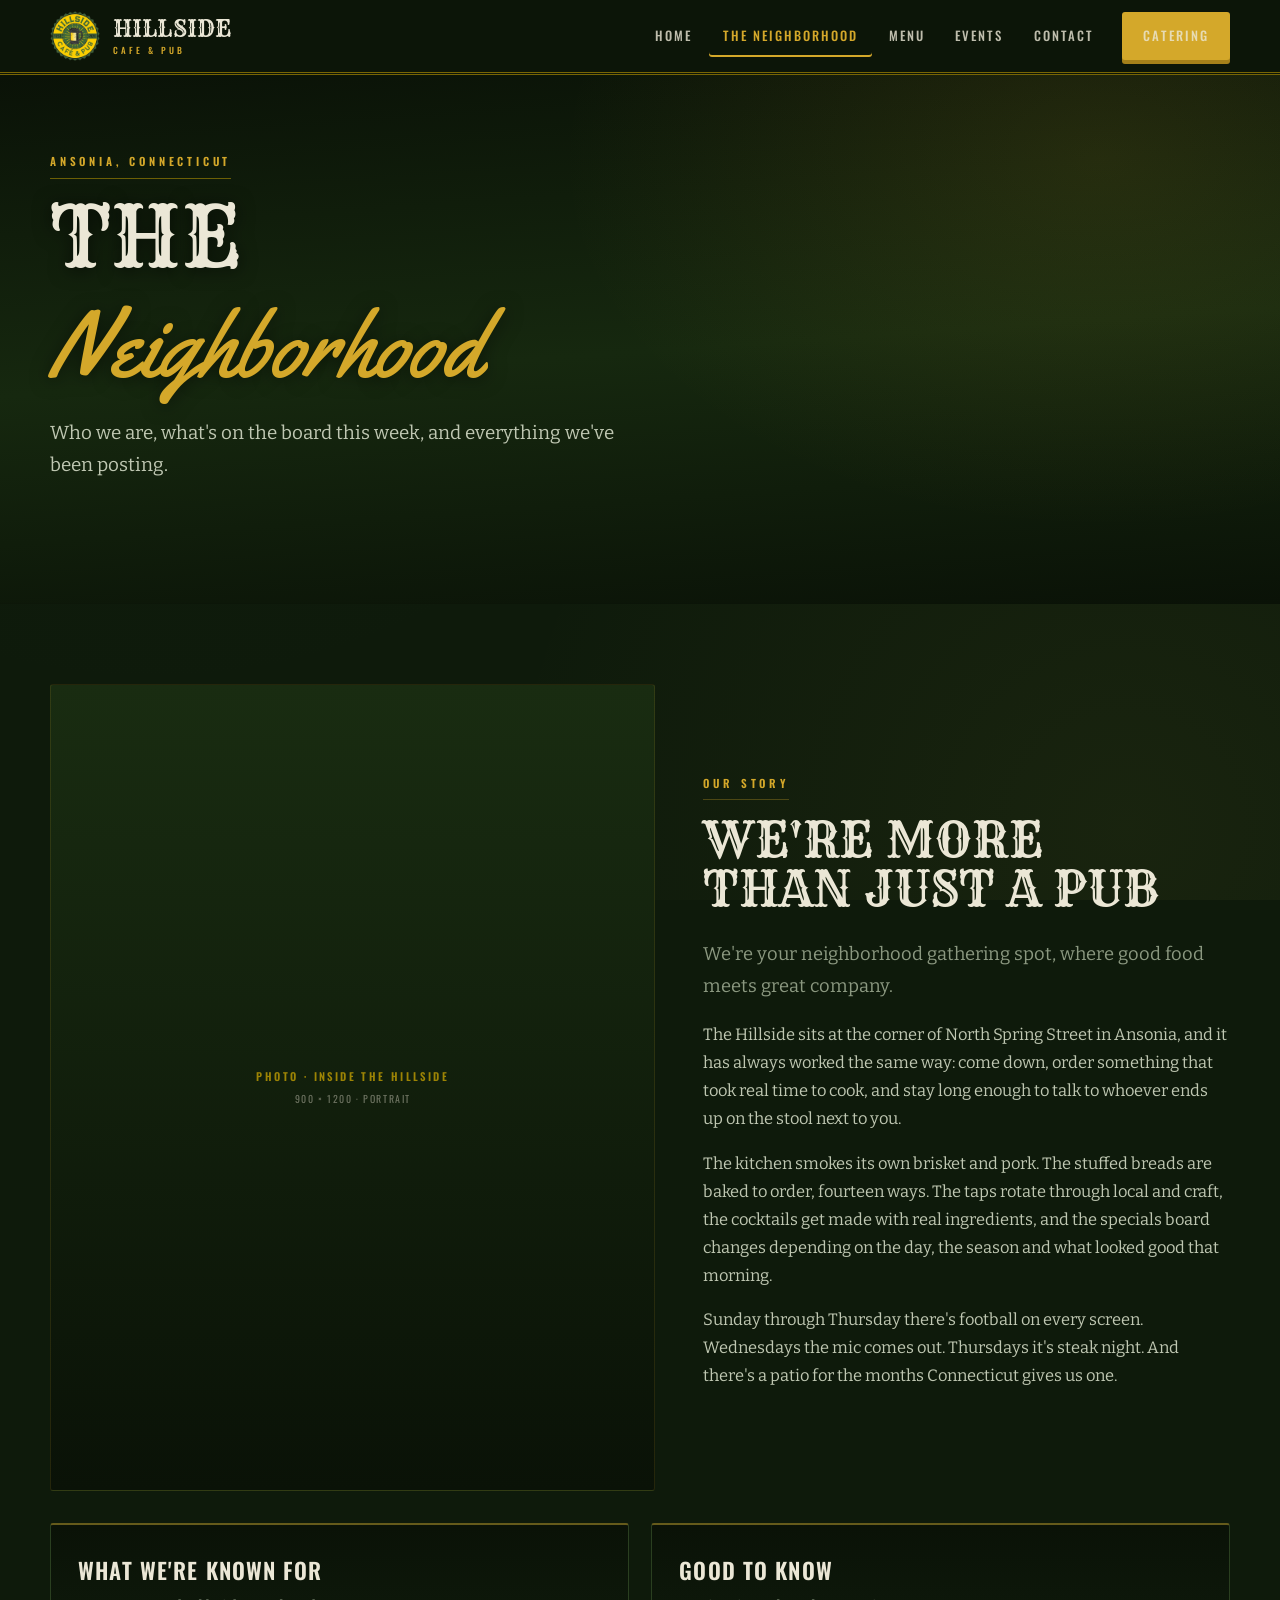
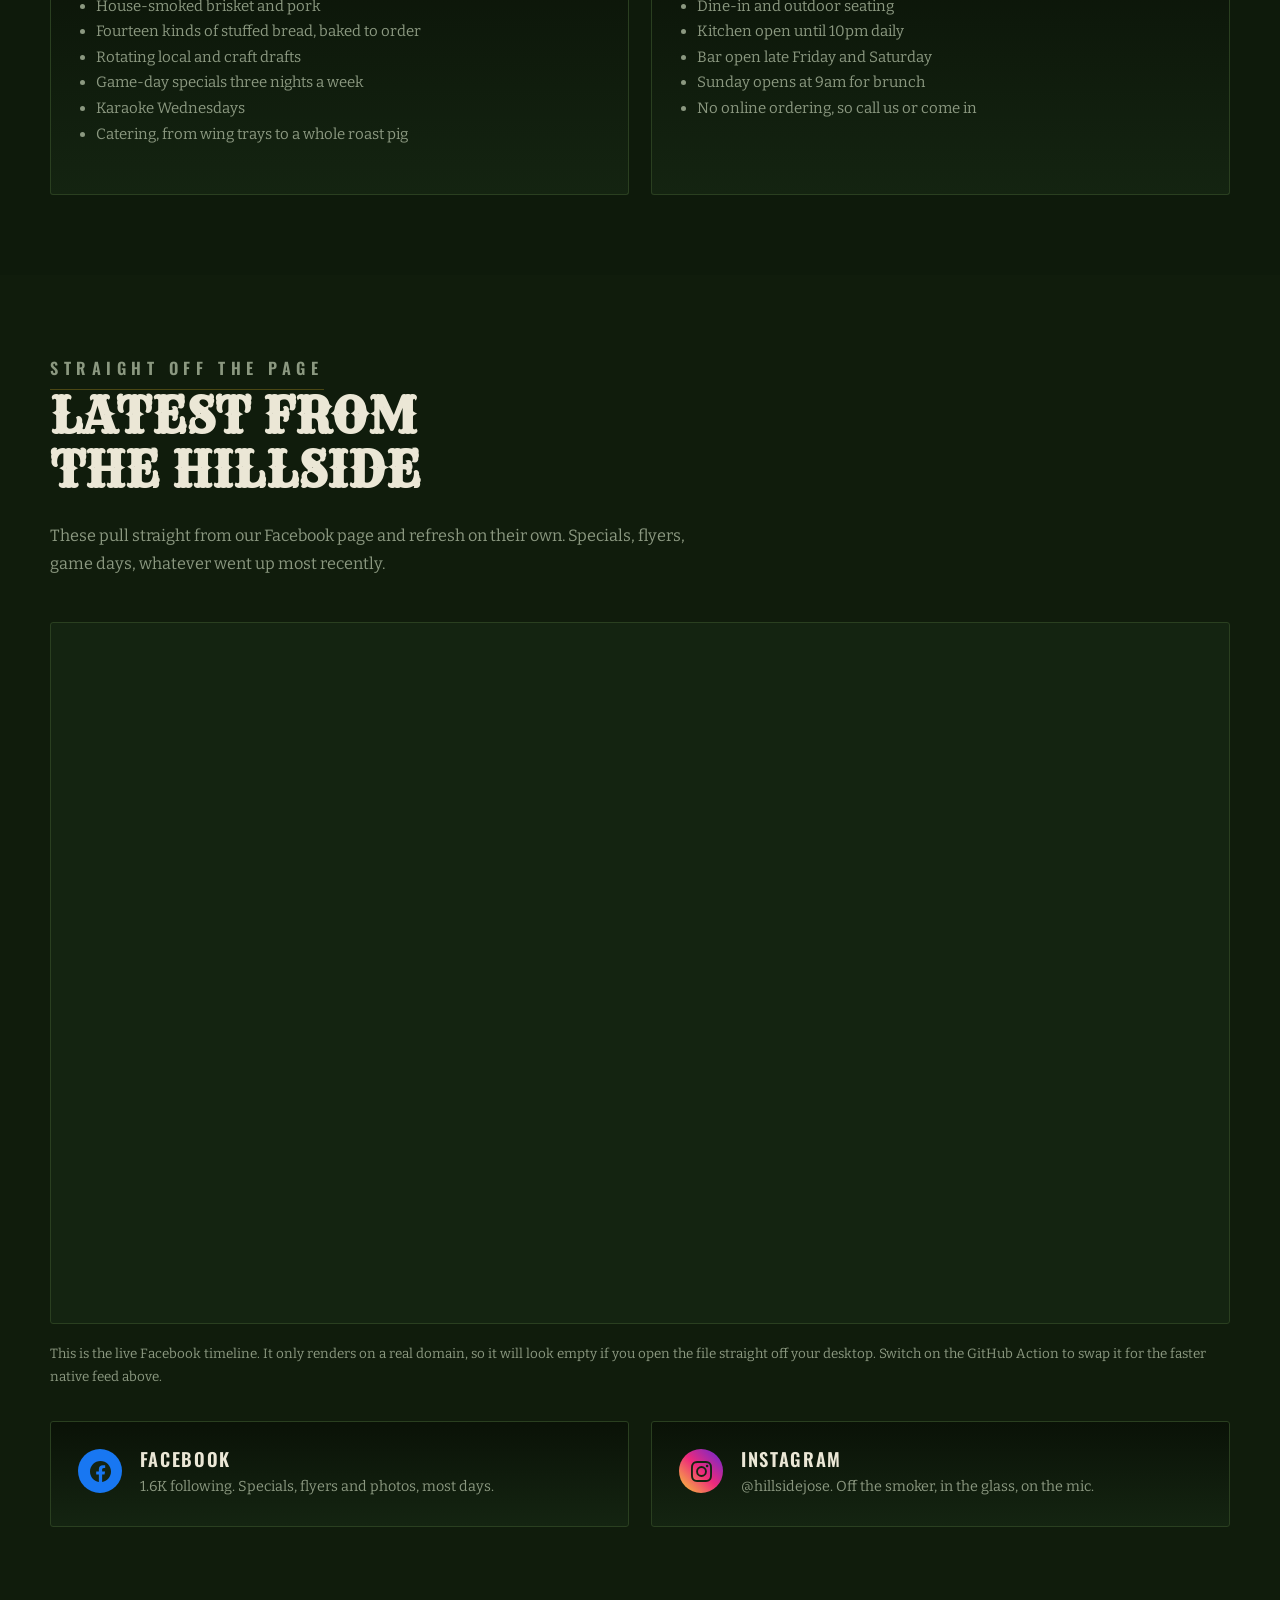
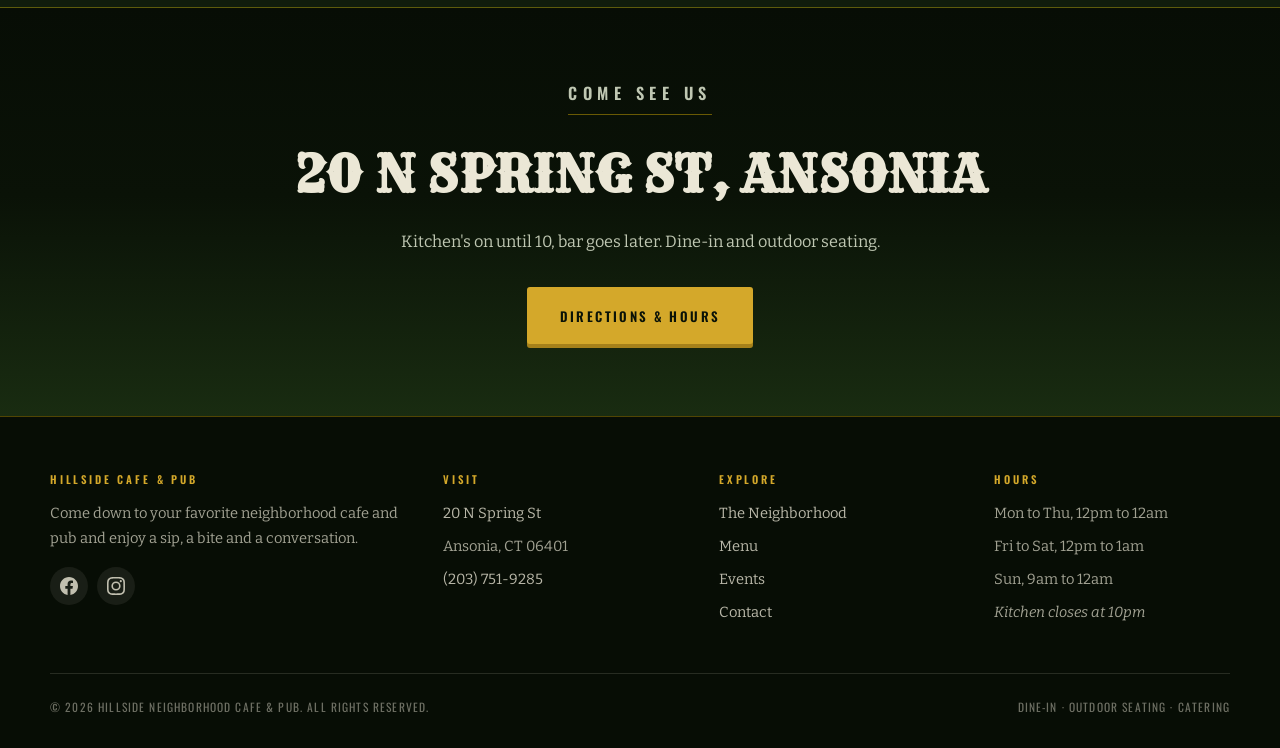
==== neighborhood.html @ 645b381e "Hillside Neighborhood Cafe & Pub website Static site, no build step. Home, The Neighborhood, Menu, E" ====
<!DOCTYPE html>
<html lang="en">
<head>
<meta charset="utf-8">
<meta name="viewport" content="width=device-width, initial-scale=1">
<title>The Neighborhood | Hillside Neighborhood Cafe &amp; Pub</title>
<meta name="description" content="More than just a pub - your neighborhood gathering spot in Ansonia, CT. House-smoked meats, rotating taps and a room full of regulars.">
<meta property="og:title" content="The Neighborhood | Hillside Neighborhood Cafe &amp; Pub">
<meta property="og:description" content="More than just a pub - your neighborhood gathering spot in Ansonia, CT. House-smoked meats, rotating taps and a room full of regulars.">
<meta property="og:image" content="assets/img/og-image.jpg">
<link rel="icon" href="assets/img/favicon.png">
<link rel="apple-touch-icon" href="assets/img/apple-touch-icon.png">
<link rel="preconnect" href="https://fonts.googleapis.com">
<link rel="preconnect" href="https://fonts.gstatic.com" crossorigin>
<link href="https://fonts.googleapis.com/css2?family=Bitter:ital,wght@0,400;0,600;0,700;1,400&family=Oswald:wght@400;500;600&family=Rye&family=Yellowtail&display=swap" rel="stylesheet">
<link rel="stylesheet" href="assets/css/style.css">
</head>
<body>
<a class="skip-link" href="#main">Skip to content</a>

<!-- ====================== HEADER ====================== -->
<header class="site-header">
  <div class="wrap">
    <nav class="nav" aria-label="Main">
      <a class="brand" href="index.html">
        <img class="brand__crest" src="assets/img/logo.png" alt="Hillside Neighborhood Cafe and Pub" width="50" height="50">
        <span class="brand__text">
          <span class="brand__name">Hillside</span>
          <span class="brand__sub">Cafe &amp; Pub</span>
        </span>
      </a>
      <button class="nav__toggle" type="button" aria-expanded="false" aria-label="Toggle menu">
        <span></span><span></span><span></span>
      </button>
      <ul class="nav__links">
        <li><a href="index.html">Home</a></li>
        <li><a href="neighborhood.html" aria-current="page">The Neighborhood</a></li>
        <li><a href="menu.html">Menu</a></li>
        <li><a href="events.html">Events</a></li>
        <li><a href="contact.html">Contact</a></li>
        <li><a class="btn btn--sun nav__cta" href="contact.html#catering">Catering</a></li>
      </ul>
    </nav>
  </div>
</header>

<main id="main">
<section class="hero hero--page">
  <div class="hero__inner">
    <div class="wrap">
      <p class="eyebrow">Ansonia, Connecticut</p>
      <h1 class="display">The<em>Neighborhood</em></h1>
      <p class="hero__tagline">Who we are, what's on the board this week, and everything we've been posting.</p>
      
    </div>
  </div>
</section>

<section class="section">
  <div class="wrap">
    <div class="split split--wide-left">
      <figure class="ph ph--3x4">
        <!-- Replace with: <img src="assets/img/room-tall.jpg" alt="Inside the Hillside"> -->
        <span>Photo &middot; Inside the Hillside<small>900 &times; 1200 &middot; portrait</small></span>
      </figure>
      <div>
        <p class="eyebrow eyebrow--dark">Our story</p>
        <h2 class="display" style="font-size:clamp(2rem,4.5vw,3rem)">We're more than just a pub</h2>
        <p class="lead">We're your neighborhood gathering spot, where good food meets great company.</p>
        <p>The Hillside sits at the corner of North Spring Street in Ansonia, and it has always worked the same way: come down, order something that took real time to cook, and stay long enough to talk to whoever ends up on the stool next to you.</p>
        <p>The kitchen smokes its own brisket and pork. The stuffed breads are baked to order, fourteen ways. The taps rotate through local and craft, the cocktails get made with real ingredients, and the specials board changes depending on the day, the season and what looked good that morning.</p>
        <p>Sunday through Thursday there's football on every screen. Wednesdays the mic comes out. Thursdays it's steak night. And there's a patio for the months Connecticut gives us one.</p>
      </div>
    </div>

    <div class="cards cards--2 mt-2">
        <div class="card">
          <h3>What we're known for</h3>
          <ul>
            <li>House-smoked brisket and pork</li>
            <li>Fourteen kinds of stuffed bread, baked to order</li>
            <li>Rotating local and craft drafts</li>
            <li>Game-day specials three nights a week</li>
            <li>Karaoke Wednesdays</li>
            <li>Catering, from wing trays to a whole roast pig</li>
          </ul>
        </div>
        <div class="card">
          <h3>Good to know</h3>
          <ul>
            <li>Dine-in and outdoor seating</li>
            <li>Kitchen open until 10pm daily</li>
            <li>Bar open late Friday and Saturday</li>
            <li>Sunday opens at 9am for brunch</li>
            <li>No online ordering, so call us or come in</li>
          </ul>
        </div>
      </div>
    </div>
  </div>
</section>

<section class="section section--cream">
  <div class="wrap">
    <div class="section__head">
      <p class="eyebrow eyebrow--dark">Straight off the page</p>
      <h2>Latest from the Hillside</h2>
      <p>These pull straight from our Facebook page and refresh on their own. Specials, flyers, game days, whatever went up most recently.</p>
    </div>

    <!-- Auto-populated from assets/data/facebook-posts.json.
         The GitHub Action in .github/workflows/facebook-feed.yml refreshes it
         every 6 hours. Until that's switched on, the embedded timeline below
         shows instead. -->
    <div class="fbfeed" data-fb-feed hidden></div>

    <div data-fb-fallback>
      <div class="fb-embed">
        <iframe
          title="Hillside Neighborhood Cafe and Pub on Facebook"
          src="https://www.facebook.com/plugins/page.php?href=https%3A%2F%2Fwww.facebook.com%2Fprofile.php%3Fid%3D100072511775450&tabs=timeline&width=1100&height=700&small_header=false&adapt_container_width=true&hide_cover=false&show_facepile=true"
          height="700" style="border:none;overflow:hidden" scrolling="no" frameborder="0"
          allowfullscreen="true" loading="lazy"
          allow="autoplay; clipboard-write; encrypted-media; picture-in-picture; web-share"></iframe>
      </div>
      <p class="feed-note">This is the live Facebook timeline. It only renders on a real domain, so it will look empty if you open the file straight off your desktop. Switch on the GitHub Action to swap it for the faster native feed above.</p>
    </div>

    <div class="social-grid mt-2">
      <a class="social-card" href="https://www.facebook.com/profile.php?id=100072511775450" target="_blank" rel="noopener">
        <span class="social-card__icon icon-fb"><svg viewBox="0 0 24 24" aria-hidden="true"><path d="M24 12.07C24 5.4 18.63 0 12 0S0 5.4 0 12.07C0 18.1 4.39 23.1 10.13 24v-8.44H7.08v-3.49h3.05V9.41c0-3.02 1.79-4.69 4.53-4.69 1.31 0 2.68.24 2.68.24v2.97h-1.51c-1.49 0-1.96.93-1.96 1.89v2.25h3.33l-.53 3.49h-2.8V24C19.61 23.1 24 18.1 24 12.07z"/></svg></span>
        <span><h3>Facebook</h3><p>1.6K following. Specials, flyers and photos, most days.</p></span>
      </a>
      <a class="social-card" href="https://www.instagram.com/hillsidejose/" target="_blank" rel="noopener">
        <span class="social-card__icon icon-ig"><svg viewBox="0 0 24 24" aria-hidden="true"><path d="M12 2.16c3.2 0 3.58.01 4.85.07 1.17.05 1.8.25 2.23.41.56.22.96.48 1.38.9.42.42.68.82.9 1.38.16.42.36 1.06.41 2.23.06 1.27.07 1.65.07 4.85s-.01 3.58-.07 4.85c-.05 1.17-.25 1.8-.41 2.23-.22.56-.48.96-.9 1.38-.42.42-.82.68-1.38.9-.42.16-1.06.36-2.23.41-1.27.06-1.65.07-4.85.07s-3.58-.01-4.85-.07c-1.17-.05-1.8-.25-2.23-.41-.56-.22-.96-.48-1.38-.9-.42-.42-.68-.82-.9-1.38-.16-.42-.36-1.06-.41-2.23C2.17 15.58 2.16 15.2 2.16 12s.01-3.58.07-4.85c.05-1.17.25-1.8.41-2.23.22-.56.48-.96.9-1.38.42-.42.82-.68 1.38-.9.42-.16 1.06-.36 2.23-.41C8.42 2.17 8.8 2.16 12 2.16zM12 0C8.74 0 8.33.01 7.05.07 5.78.13 4.9.33 4.14.63c-.79.3-1.46.71-2.13 1.38C1.34 2.68.93 3.35.63 4.14.33 4.9.13 5.78.07 7.05.01 8.33 0 8.74 0 12s.01 3.67.07 4.95c.06 1.27.26 2.15.56 2.91.3.79.71 1.46 1.38 2.13.67.67 1.34 1.08 2.13 1.38.76.3 1.64.5 2.91.56C8.33 23.99 8.74 24 12 24s3.67-.01 4.95-.07c1.27-.06 2.15-.26 2.91-.56.79-.3 1.46-.71 2.13-1.38.67-.67 1.08-1.34 1.38-2.13.3-.76.5-1.64.56-2.91.06-1.28.07-1.69.07-4.95s-.01-3.67-.07-4.95c-.06-1.27-.26-2.15-.56-2.91-.3-.79-.71-1.46-1.38-2.13C21.32 1.34 20.65.93 19.86.63c-.76-.3-1.64-.5-2.91-.56C15.67.01 15.26 0 12 0zm0 5.84a6.16 6.16 0 100 12.32A6.16 6.16 0 0012 5.84zm0 10.16a4 4 0 110-8 4 4 0 010 8zm7.85-10.4a1.44 1.44 0 11-2.88 0 1.44 1.44 0 012.88 0z"/></svg></span>
        <span><h3>Instagram</h3><p>@hillsidejose. Off the smoker, in the glass, on the mic.</p></span>
      </a>
    </div>
  </div>
</section>

<section class="cta-band">
  <div class="wrap">
    <p class="eyebrow">Come see us</p>
    <h2>20 N Spring St, Ansonia</h2>
    <p>Kitchen's on until 10, bar goes later. Dine-in and outdoor seating.</p>
    <a class="btn btn--sun" href="contact.html">Directions &amp; hours</a>
  </div>
</section>

</main>

<!-- ====================== FOOTER ====================== -->
<footer class="site-footer">
  <div class="wrap">
    <div class="footer__grid">
      <div>
        <h4>Hillside Cafe &amp; Pub</h4>
        <p>Come down to your favorite neighborhood cafe and pub and enjoy a sip, a bite and a conversation.</p>
        <div class="footer__social">
          <a href="https://www.facebook.com/profile.php?id=100072511775450" target="_blank" rel="noopener" aria-label="Facebook"><svg viewBox="0 0 24 24" aria-hidden="true"><path d="M24 12.07C24 5.4 18.63 0 12 0S0 5.4 0 12.07C0 18.1 4.39 23.1 10.13 24v-8.44H7.08v-3.49h3.05V9.41c0-3.02 1.79-4.69 4.53-4.69 1.31 0 2.68.24 2.68.24v2.97h-1.51c-1.49 0-1.96.93-1.96 1.89v2.25h3.33l-.53 3.49h-2.8V24C19.61 23.1 24 18.1 24 12.07z"/></svg></a>
          <a href="https://www.instagram.com/hillsidejose/" target="_blank" rel="noopener" aria-label="Instagram"><svg viewBox="0 0 24 24" aria-hidden="true"><path d="M12 2.16c3.2 0 3.58.01 4.85.07 1.17.05 1.8.25 2.23.41.56.22.96.48 1.38.9.42.42.68.82.9 1.38.16.42.36 1.06.41 2.23.06 1.27.07 1.65.07 4.85s-.01 3.58-.07 4.85c-.05 1.17-.25 1.8-.41 2.23-.22.56-.48.96-.9 1.38-.42.42-.82.68-1.38.9-.42.16-1.06.36-2.23.41-1.27.06-1.65.07-4.85.07s-3.58-.01-4.85-.07c-1.17-.05-1.8-.25-2.23-.41-.56-.22-.96-.48-1.38-.9-.42-.42-.68-.82-.9-1.38-.16-.42-.36-1.06-.41-2.23C2.17 15.58 2.16 15.2 2.16 12s.01-3.58.07-4.85c.05-1.17.25-1.8.41-2.23.22-.56.48-.96.9-1.38.42-.42.82-.68 1.38-.9.42-.16 1.06-.36 2.23-.41C8.42 2.17 8.8 2.16 12 2.16zM12 0C8.74 0 8.33.01 7.05.07 5.78.13 4.9.33 4.14.63c-.79.3-1.46.71-2.13 1.38C1.34 2.68.93 3.35.63 4.14.33 4.9.13 5.78.07 7.05.01 8.33 0 8.74 0 12s.01 3.67.07 4.95c.06 1.27.26 2.15.56 2.91.3.79.71 1.46 1.38 2.13.67.67 1.34 1.08 2.13 1.38.76.3 1.64.5 2.91.56C8.33 23.99 8.74 24 12 24s3.67-.01 4.95-.07c1.27-.06 2.15-.26 2.91-.56.79-.3 1.46-.71 2.13-1.38.67-.67 1.08-1.34 1.38-2.13.3-.76.5-1.64.56-2.91.06-1.28.07-1.69.07-4.95s-.01-3.67-.07-4.95c-.06-1.27-.26-2.15-.56-2.91-.3-.79-.71-1.46-1.38-2.13C21.32 1.34 20.65.93 19.86.63c-.76-.3-1.64-.5-2.91-.56C15.67.01 15.26 0 12 0zm0 5.84a6.16 6.16 0 100 12.32A6.16 6.16 0 0012 5.84zm0 10.16a4 4 0 110-8 4 4 0 010 8zm7.85-10.4a1.44 1.44 0 11-2.88 0 1.44 1.44 0 012.88 0z"/></svg></a>
        </div>
      </div>
      <div>
        <h4>Visit</h4>
        <ul>
          <li><a href="https://maps.google.com/?q=20+N+Spring+St,+Ansonia,+CT+06401" target="_blank" rel="noopener">20 N Spring St</a></li>
          <li>Ansonia, CT 06401</li>
          <li><a href="tel:+12037519285">(203) 751-9285</a></li>
        </ul>
      </div>
      <div>
        <h4>Explore</h4>
        <ul>
          <li><a href="neighborhood.html">The Neighborhood</a></li>
          <li><a href="menu.html">Menu</a></li>
          <li><a href="events.html">Events</a></li>
          <li><a href="contact.html">Contact</a></li>
        </ul>
      </div>
      <div>
        <h4>Hours</h4>
        <ul>
          <li>Mon to Thu, 12pm to 12am</li>
          <li>Fri to Sat, 12pm to 1am</li>
          <li>Sun, 9am to 12am</li>
          <li><em>Kitchen closes at 10pm</em></li>
        </ul>
      </div>
    </div>
    <div class="footer__bottom">
      <span>&copy; <span data-year>2026</span> Hillside Neighborhood Cafe &amp; Pub. All rights reserved.</span>
      <span>Dine-in &middot; Outdoor seating &middot; Catering</span>
    </div>
  </div>
</footer>

<script src="assets/js/main.js"></script>
</body>
</html>
---- assets/css/style.css ----
/* ==========================================================================
   Hillside Neighborhood Cafe & Pub
   Design system drawn from their badge logo: western wood type, letterpress
   caps, brush script, green hills and a rising sun.
   Edit the tokens in :root to restyle the whole site.
   ========================================================================== */

:root {
  /* Brand — sampled from the logo badge */
  --brand-green:  #3C6432;   /* THE logo green, sampled from the badge */
  --forest:       #142411;   /* raised surface */
  --forest-deep:  #0A1207;   /* deepest ground */
  --forest-mid:   #192C11;   /* the lightest green on the site, still dark */
  --hill:         #6E9558;   /* lifted green for links on dark ground */
  --hill-light:   #8CAF76;
  --sun:          #D4A82A;   /* antique gold — thin accents only, never a field */
  --sun-deep:     #A5801A;
  --rust:         #C4703F;   /* warm accent for prices, lifted for dark ground */

  /* Neutrals — warmed toward the greens, not straight grey */
  --ink:          #EBE7D6;   /* headings */
  --ink-soft:     #BFC7B2;   /* body copy */
  --slate:        #8B9880;   /* muted / secondary */
  --line:         #2A3F20;   /* hairline */
  --line-soft:    #1F3018;
  --cream:        #0E1A0B;   /* page ground */
  --cream-deep:   #101C0C;   /* alternate band */
  --white:        #142411;   /* raised surface (cards, forms) */

  /* Dark surfaces */
  --night:        #070D05;   /* darkest band */
  --night-2:      #121E0D;

  /* Type */
  --wood:   "Rye", "Bitter", Georgia, serif;                 /* western display — big sizes only */
  --caps:   "Oswald", "Arial Narrow", Impact, sans-serif;    /* letterpress caps, subheads, UI */
  --script: "Yellowtail", "Brush Script MT", cursive;        /* brush script accent */
  --body:   "Bitter", Georgia, "Times New Roman", serif;     /* slab-serif body */

  /* Layout */
  --wrap: 1180px;
  --radius: 3px;
  --shadow: 0 2px 6px rgba(0,0,0,.4), 0 18px 46px rgba(0,0,0,.5);
}

/* ---------- Reset ---------- */
*, *::before, *::after { box-sizing: border-box; }
html { scroll-behavior: smooth; -webkit-text-size-adjust: 100%; }
body {
  margin: 0;
  font-family: var(--body);
  font-size: 16.5px;
  font-weight: 400;
  line-height: 1.7;
  color: var(--ink-soft);
  background-color: var(--cream);
  /* Faint tint so the cream isn't a flat digital fill. */
  background-image:
    radial-gradient(circle at 12% 8%, rgba(60,100,50,.05), transparent 45%),
    radial-gradient(circle at 88% 92%, rgba(201,190,71,.06), transparent 45%);
  background-attachment: fixed;
  -webkit-font-smoothing: antialiased;
}
img { max-width: 100%; display: block; }
a { color: var(--hill-light); }
h1, h2, h3, h4 { color: var(--ink); margin: 0 0 .5em; line-height: 1.12; text-wrap: balance; }
p { margin: 0 0 1em; }
ul { margin: 0 0 1em; padding-left: 1.2em; }
:focus-visible { outline: 3px solid var(--sun-deep); outline-offset: 2px; }

.wrap { width: min(100% - 2.5rem, var(--wrap)); margin-inline: auto; }
.wrap-narrow { width: min(100% - 2.5rem, 800px); margin-inline: auto; }

/* ---------- Type roles ---------- */
.display {
  font-family: var(--wood);
  font-weight: 400;
  letter-spacing: .005em;
  text-transform: uppercase;
  line-height: 1.02;
}
.script { font-family: var(--script); font-weight: 400; text-transform: none; letter-spacing: 0; }

/* Letterpress eyebrow — the "NEIGHBORHOOD / RE-ESTABLISHED 2020" bars on the badge. */
.eyebrow {
  display: inline-block;
  font-family: var(--caps);
  font-size: .7rem;
  font-weight: 600;
  letter-spacing: .34em;
  text-transform: uppercase;
  color: var(--sun);
  margin: 0 0 1rem;
  padding-bottom: .4rem;
  border-bottom: 1px solid rgba(250,200,0,.4);
}
.eyebrow--dark { color: var(--sun); border-bottom-color: rgba(212,168,42,.3); }
.lead { font-size: 1.15rem; line-height: 1.75; color: var(--slate); }

/* ---------- Buttons ---------- */
.btn {
  display: inline-block;
  font-family: var(--caps);
  font-size: .82rem;
  font-weight: 600;
  letter-spacing: .18em;
  text-transform: uppercase;
  padding: .95rem 1.9rem;
  border: 2px solid transparent;
  border-radius: var(--radius);
  text-decoration: none;
  cursor: pointer;
  transition: transform .15s ease, background .2s ease, color .2s ease, border-color .2s ease, box-shadow .2s ease;
}
.btn:hover { transform: translateY(-2px); }
.btn--sun    { background: var(--sun); color: var(--forest-deep); border-color: var(--sun); box-shadow: 0 4px 0 var(--sun-deep); }
.btn--sun:hover { background: #FFD633; box-shadow: 0 6px 0 var(--sun-deep); }
.btn--forest { background: var(--forest-mid); color: var(--ink); border-color: rgba(212,168,42,.45); box-shadow: none; }
.btn--forest:hover { background: var(--sun); color: var(--forest-deep); border-color: var(--sun); }
.btn--ghost  { background: transparent; color: var(--ink); border-color: rgba(235,231,214,.5); }
.btn--ghost:hover { border-color: var(--sun); color: var(--sun); }
.btn--ghost-dark { background: transparent; color: var(--sun); border-color: rgba(212,168,42,.55); }
.btn--ghost-dark:hover { background: var(--sun); color: var(--forest-deep); border-color: var(--sun); }

/* ---------- Header / Nav ---------- */
.site-header {
  position: sticky; top: 0; z-index: 60;
  background: rgba(13,21,9,.96);
  backdrop-filter: saturate(150%) blur(10px);
  border-bottom: 3px double rgba(250,200,0,.45);
}
.nav { display: flex; align-items: center; justify-content: space-between; gap: 1.5rem; padding: .7rem 0; }

.brand { display: flex; align-items: center; gap: .8rem; text-decoration: none; }
/* Placeholder badge. Swap for the real logo file — see assets/img/README.txt. */
.brand__crest { width: 50px; height: 50px; flex: 0 0 50px; display: block; }
.brand__text { display: flex; flex-direction: column; line-height: 1; }
.brand__name {
  font-family: var(--wood); font-size: 1.45rem; color: var(--ink);
  letter-spacing: .01em; text-transform: uppercase;
}
.brand__sub {
  font-family: var(--caps); font-size: .55rem; font-weight: 500;
  letter-spacing: .34em; text-transform: uppercase;
  color: var(--sun); margin-top: .45rem;
}

.nav__links { display: flex; align-items: center; gap: .2rem; list-style: none; margin: 0; padding: 0; }
.nav__links a {
  display: block; padding: .6rem .85rem;
  font-family: var(--caps); font-size: .8rem; font-weight: 500;
  letter-spacing: .16em; text-transform: uppercase;
  color: rgba(235,231,214,.8); text-decoration: none; border-radius: var(--radius);
  transition: color .2s ease;
}
.nav__links a:hover { color: var(--sun); }
.nav__links a[aria-current="page"] { color: var(--sun); box-shadow: inset 0 -2px 0 var(--sun); }
.nav__cta { margin-left: .7rem; padding: .7rem 1.2rem !important; }
.nav__cta[aria-current="page"] { box-shadow: 0 4px 0 var(--sun-deep) !important; color: var(--forest-deep); }

.nav__toggle { display: none; background: none; border: 0; cursor: pointer; padding: .5rem; color: var(--ink); }
.nav__toggle span { display: block; width: 24px; height: 2px; background: currentColor; margin: 5px 0; transition: transform .25s ease, opacity .2s ease; }
.nav.is-open .nav__toggle span:nth-child(1) { transform: translateY(7px) rotate(45deg); }
.nav.is-open .nav__toggle span:nth-child(2) { opacity: 0; }
.nav.is-open .nav__toggle span:nth-child(3) { transform: translateY(-7px) rotate(-45deg); }

@media (max-width: 960px) {
  .nav { flex-wrap: wrap; }
  .nav__toggle { display: block; }
  .nav__links {
    display: none; flex-direction: column; align-items: stretch;
    width: 100%; gap: 0; padding: .5rem 0 1rem;
    border-top: 1px solid rgba(235,231,214,.14); margin-top: .7rem;
  }
  .nav.is-open .nav__links { display: flex; }
  .nav__links a { padding: .85rem .25rem; font-size: .9rem; }
  .nav__cta { margin: .8rem 0 0 !important; text-align: center; }
}

/* ---------- Hero (dark, with the badge's sunburst) ---------- */
.hero { position: relative; background: var(--night); color: var(--ink); overflow: hidden; }
.hero::before {
  content: ""; position: absolute; inset: 0;
  /* For a real photo: background-image: url('../img/hero.jpg'); background-size: cover; */
  background-image:
    radial-gradient(820px 560px at 86% 16%, rgba(212,168,42,.11), transparent 66%),
    linear-gradient(176deg, #0A1207 0%, #16280F 52%, #0A1207 100%);
  background-size: cover; background-position: center;
}
.hero__inner { position: relative; z-index: 2; padding: 6.5rem 0 6.5rem; }
.hero--tall .hero__inner { padding: 8rem 0 8.5rem; }
.hero--page .hero__inner { padding: 4.5rem 0 5.5rem; }

.hero h1 {
  font-family: var(--wood);
  font-size: clamp(2.2rem, 7vw, 5.2rem);
  color: var(--ink);
  letter-spacing: .005em;
  text-transform: uppercase;
  overflow-wrap: break-word;
  margin: 0 0 1rem;
  max-width: 17ch;
  text-shadow: 0 2px 18px rgba(0,0,0,.6);
}
/* The brush-script line, like "Café & Pub" on the badge. */
.hero h1 em {
  font-family: var(--script); font-style: normal; text-transform: none;
  color: var(--sun); display: block;
  font-size: 1.12em; letter-spacing: 0; line-height: 1.2;
  margin-top: .1em; text-shadow: 0 2px 18px rgba(0,0,0,.5);
}
.hero__tagline {
  font-size: clamp(1rem, 2vw, 1.18rem);
  color: var(--ink-soft);
  max-width: 50ch; margin: 0 0 2.2rem;
}
.hero__actions { display: flex; flex-wrap: wrap; gap: .85rem; }
.hero__badge {
  display: inline-flex; align-items: center; gap: .55rem;
  font-family: var(--caps); font-size: .72rem; font-weight: 500;
  letter-spacing: .22em; text-transform: uppercase;
  color: var(--sun); border: 1px solid rgba(250,200,0,.4);
  padding: .45rem 1rem; border-radius: 100px; margin-bottom: 1.5rem;
}
.hero__badge .dot { width: 7px; height: 7px; border-radius: 50%; background: #7ED957; box-shadow: 0 0 0 3px rgba(126,217,87,.22); }


/* ---------- Info strip ---------- */
.infostrip { background: var(--forest); color: var(--ink); border-bottom: 1px solid rgba(250,200,0,.35); }
.infostrip__grid { display: grid; grid-template-columns: repeat(3, 1fr); gap: 1px; background: rgba(212,168,42,.2); }
.infostrip__cell { background: linear-gradient(180deg, var(--forest-mid) 0%, var(--forest-deep) 100%); padding: 2rem 1.75rem; }
.infostrip__cell h3 {
  font-family: var(--caps); font-size: .68rem; font-weight: 600;
  letter-spacing: .28em; text-transform: uppercase; color: var(--sun);
  margin: 0 0 .7rem;
}
.infostrip__cell p { margin: 0; color: var(--ink-soft); font-size: .95rem; line-height: 1.65; }
.infostrip__cell a { color: var(--ink); text-decoration: none; border-bottom: 1px solid rgba(212,168,42,.5); }
.infostrip__cell a:hover { color: var(--sun); }
@media (max-width: 800px) { .infostrip__grid { grid-template-columns: 1fr; } }

/* ---------- Sections ---------- */
.section { padding: 5rem 0; position: relative; }
.section--tight { padding: 3.5rem 0; }
.section--cream { background: var(--cream-deep); }
.section--white { background: linear-gradient(180deg, var(--forest-deep), var(--cream)); }
.section--dark { background: var(--night); color: var(--ink-soft); }
.section--dark h2, .section--dark h3 { color: var(--ink); }

.section__head { max-width: 660px; margin-bottom: 2.8rem; }
.section__head--center { margin-inline: auto; text-align: center; }
.section__head h2 {
  font-family: var(--wood);
  font-size: clamp(1.8rem, 4.2vw, 3rem);
  text-transform: uppercase; letter-spacing: .005em;
}
.section__head p { margin: 0; color: var(--slate); font-size: 1.02rem; }
.section--dark .section__head p { color: var(--slate); }


/* ---------- Cards ---------- */
.cards { display: grid; gap: 1.4rem; }
.cards--3 { grid-template-columns: repeat(3, 1fr); }
.cards--2 { grid-template-columns: repeat(2, 1fr); }
.cards--4 { grid-template-columns: repeat(4, 1fr); }
@media (max-width: 980px) { .cards--3, .cards--4 { grid-template-columns: repeat(2, 1fr); } }
@media (max-width: 640px) { .cards--2, .cards--3, .cards--4 { grid-template-columns: 1fr; } }

/* Double-rule frame, echoing the badge's inner border. */
.card {
  background: linear-gradient(180deg, var(--forest-deep) 0%, var(--forest) 100%);
  border: 1px solid var(--line);
  border-top: 2px solid rgba(212,168,42,.42);
  border-radius: var(--radius);
  padding: 2rem 1.7rem;
  transition: transform .2s ease, box-shadow .2s ease;
}
.card:hover { transform: translateY(-3px); border-top-color: var(--sun); box-shadow: var(--shadow); }
.card__day {
  font-family: var(--caps); font-size: .68rem; font-weight: 600;
  letter-spacing: .26em; color: var(--rust); text-transform: uppercase;
  margin-bottom: .7rem;
}
.card h3 { font-family: var(--caps); font-weight: 600; font-size: 1.4rem; letter-spacing: .05em; text-transform: uppercase; }
.card p { font-size: .94rem; color: var(--slate); margin-bottom: 0; }
.card ul { font-size: .94rem; color: var(--slate); }
.card__price {
  display: inline-block; margin-top: 1.1rem;
  font-family: var(--caps); font-weight: 600; font-size: 1.25rem; letter-spacing: .06em; color: var(--sun);
  border-top: 2px solid var(--sun-deep); padding-top: .5rem; line-height: 1.3;
}
.card--dark { background: var(--night-2); border-color: rgba(250,200,0,.3); box-shadow: inset 0 0 0 4px var(--night-2), inset 0 0 0 5px rgba(250,200,0,.22); }
.card--dark h3 { color: var(--ink); }
.card--dark p, .card--dark ul { color: var(--slate); }
.card--dark .card__price { color: var(--sun); }

/* ---------- Menu page ---------- */
.menu-filters {
  position: sticky; top: 64px; z-index: 40;
  background: rgba(14,26,11,.96);
  backdrop-filter: blur(8px);
  border-bottom: 2px solid var(--line);
  padding: .85rem 0;
}
.menu-filters__inner { display: flex; gap: .45rem; overflow-x: auto; scrollbar-width: none; -webkit-overflow-scrolling: touch; }
.menu-filters__inner::-webkit-scrollbar { display: none; }
.chip {
  flex: 0 0 auto;
  font-family: var(--caps); font-size: .72rem; font-weight: 500;
  letter-spacing: .16em; text-transform: uppercase;
  padding: .6rem 1.05rem; border: 1px solid var(--line); background: var(--forest);
  border-radius: 100px; cursor: pointer; color: var(--slate);
  transition: all .18s ease;
}
.chip:hover { border-color: var(--hill); color: var(--forest); }
.chip.is-active { background: var(--sun); border-color: var(--sun); color: var(--forest-deep); }

.menu-group { margin-bottom: 3.2rem; scroll-margin-top: 150px; }
.menu-group__head {
  border-bottom: 1px solid var(--line);
  box-shadow: 0 3px 0 -1px var(--sun-deep);
  padding-bottom: .5rem; margin-bottom: .6rem;
}
.menu-group__head h2 {
  font-family: var(--wood); font-size: clamp(1.45rem, 3.4vw, 2.2rem);
  text-transform: uppercase; letter-spacing: .005em; margin: 0;
}
.menu-group__note {
  font-family: var(--body); font-style: italic; font-size: .95rem;
  color: var(--slate); line-height: 1.6; margin: 0 0 .9rem;
}

.menu-item { display: flex; align-items: baseline; gap: .8rem; padding: 1rem 0; border-bottom: 1px solid var(--line-soft); }
.menu-item__body { flex: 1 1 auto; min-width: 0; }
.menu-item__name { font-family: var(--caps); font-weight: 600; font-size: 1rem; letter-spacing: .06em; text-transform: uppercase; color: var(--ink); margin: 0 0 .15rem; }
.menu-item__desc { font-size: .9rem; color: var(--slate); margin: 0; line-height: 1.55; }
.menu-item__dots { flex: 1 1 auto; border-bottom: 2px dotted var(--line); transform: translateY(-4px); min-width: 1.5rem; }
.menu-item__price { flex: 0 0 auto; font-family: var(--caps); font-weight: 600; font-size: 1.08rem; color: var(--sun); letter-spacing: .03em; font-variant-numeric: tabular-nums; }
.menu-item__tag {
  display: inline-block; margin-left: .5rem; vertical-align: middle;
  font-family: var(--caps); font-size: .58rem; font-weight: 600;
  letter-spacing: .16em; text-transform: uppercase;
  background: var(--sun); color: var(--forest-deep); padding: .2rem .5rem; border-radius: 2px;
}
@media (max-width: 560px) {
  .menu-item { flex-wrap: wrap; }
  .menu-item__dots { display: none; }
  .menu-item__price { width: 100%; }
}

.menu-note {
  background: transparent; border: 0;
  border-top: 2px solid rgba(212,168,42,.45);
  border-bottom: 1px solid var(--line);
  padding: 1.3rem 0 1.5rem; margin-bottom: 2.6rem; border-radius: 0;
}
.menu-note strong {
  display: block; font-family: var(--caps);
  font-size: .7rem; font-weight: 600; letter-spacing: .24em;
  text-transform: uppercase; color: var(--hill); margin-bottom: .55rem;
}
.menu-note p { font-size: .95rem; line-height: 1.65; }
.menu-note p:last-child { margin-bottom: 0; }
.menu-note--rust { border-top-color: var(--rust); }
.menu-note--rust strong { color: var(--rust); }

/* ---------- Events week ---------- */
.week { display: grid; gap: 1px; background: var(--line); border: 1px solid var(--line); border-radius: var(--radius); overflow: hidden; }
.week__row { display: grid; grid-template-columns: 175px 1fr auto; gap: 1.5rem; background: var(--forest); padding: 1.8rem 1.7rem; align-items: start; }
.week__row:nth-child(even) { background: var(--forest-deep); }
.week__day { font-family: var(--caps); font-weight: 600; font-size: 1.12rem; letter-spacing: .16em; text-transform: uppercase; color: var(--sun); }
.week__day small { display: block; font-size: .64rem; font-weight: 400; letter-spacing: .2em; color: var(--slate); margin-top: .45rem; }
.week__body h3 { font-family: var(--wood); font-size: 1.4rem; text-transform: uppercase; letter-spacing: .005em; margin-bottom: .5rem; }
.week__body p { margin: 0; color: var(--slate); font-size: .95rem; }
.week__body ul { margin: .7rem 0 0; padding-left: 1.1rem; color: var(--slate); font-size: .92rem; }
.week__price { font-family: var(--caps); font-weight: 600; font-size: 1.35rem; letter-spacing: .06em; color: var(--sun); white-space: nowrap; line-height: 1.3; }
@media (max-width: 800px) {
  .week__row { grid-template-columns: 1fr; gap: .6rem; }
  .week__price { font-size: 1.5rem; }
}

/* ---------- Social ---------- */
.social-grid { display: grid; grid-template-columns: repeat(2, 1fr); gap: 1.4rem; }
@media (max-width: 760px) { .social-grid { grid-template-columns: 1fr; } }
.social-card {
  display: flex; gap: 1.1rem; align-items: flex-start;
  background: linear-gradient(180deg, var(--forest-deep) 0%, var(--forest) 100%);
  border: 1px solid var(--line); border-radius: var(--radius);
  padding: 1.7rem; text-decoration: none; color: inherit;
  transition: transform .2s ease, box-shadow .2s ease, border-color .2s ease;
}
.social-card:hover { transform: translateY(-3px); box-shadow: var(--shadow); border-color: var(--hill); }
.social-card__icon { flex: 0 0 44px; width: 44px; height: 44px; border-radius: 50%; display: grid; place-items: center; color: var(--white); }
.social-card__icon svg { width: 21px; height: 21px; fill: currentColor; }
.icon-fb { background: #1877F2; }
.icon-ig { background: linear-gradient(45deg, #F9CE34, #EE2A7B, #6228D7); }
.icon-map { background: var(--forest); }
.social-card h3 { font-family: var(--caps); font-weight: 600; font-size: 1.15rem; text-transform: uppercase; letter-spacing: .09em; margin-bottom: .3rem; }
.social-card p { margin: 0; font-size: .9rem; color: var(--slate); }

/* Dark-variant social cards must win over the base .social-card colors above. */
.social-card.card--dark { background: var(--night-2); border-color: rgba(250,200,0,.22); box-shadow: none; }
.social-card.card--dark h3 { color: var(--ink); }
.social-card.card--dark p { color: var(--slate); }
.social-card.card--dark:hover { border-color: var(--sun); }

.fb-embed { border: 1px solid var(--line); border-radius: var(--radius); overflow: hidden; background: var(--forest); min-height: 500px; }
.fb-embed iframe { display: block; width: 100%; border: 0; }

/* ---------- Forms ---------- */
.form-card {
  background: linear-gradient(180deg, var(--forest-deep) 0%, var(--forest) 100%);
  border: 1px solid var(--line); border-top: 2px solid rgba(212,168,42,.42);
  box-shadow: var(--shadow);
  border-radius: var(--radius); padding: 2.5rem;
}
.field { margin-bottom: 1.3rem; }
.field label {
  display: block; font-family: var(--caps); font-size: .7rem; font-weight: 600;
  letter-spacing: .2em; text-transform: uppercase; color: var(--ink); margin-bottom: .5rem;
}
.field .req { color: var(--rust); }
.field input, .field select, .field textarea {
  width: 100%; padding: .85rem 1rem;
  font-family: var(--body); font-size: 1rem; color: var(--ink);
  background: var(--forest-deep); border: 1px solid var(--line); border-radius: var(--radius);
  transition: border-color .18s ease, box-shadow .18s ease, background .18s ease;
}
.field input:focus, .field select:focus, .field textarea:focus {
  outline: none; border-color: var(--hill); background: var(--forest);
  box-shadow: 0 0 0 3px rgba(212,168,42,.22);
}
.field textarea { min-height: 140px; resize: vertical; line-height: 1.6; }
.field__hint { font-size: .82rem; color: var(--slate); margin: .4rem 0 0; }
.field-row { display: grid; grid-template-columns: 1fr 1fr; gap: 1.3rem; }
@media (max-width: 620px) { .field-row { grid-template-columns: 1fr; } }
.form-status { margin-top: 1rem; padding: .9rem 1.1rem; border-radius: var(--radius); font-size: .92rem; display: none; }
.form-status.is-ok { display: block; background: rgba(110,149,88,.16); color: var(--hill-light); border: 1px solid rgba(110,149,88,.45); }
.form-status.is-err { display: block; background: rgba(168,68,42,.18); color: #E09578; border: 1px solid rgba(168,68,42,.5); }
.honeypot { position: absolute; left: -9999px; opacity: 0; height: 0; width: 0; }

/* ---------- Hours table ---------- */
.hours { width: 100%; border-collapse: collapse; font-variant-numeric: tabular-nums; }
.hours th, .hours td { text-align: left; padding: .8rem 0; border-bottom: 1px solid var(--line); font-size: .95rem; }
.hours thead th, .hours thead td { font-family: var(--caps); font-size: .68rem; font-weight: 600; letter-spacing: .2em; text-transform: uppercase; color: var(--sun); }
.hours tbody th { font-family: var(--caps); font-weight: 500; letter-spacing: .08em; text-transform: uppercase; color: var(--ink); width: 42%; }
.hours td { color: var(--slate); }
.hours tr.is-today th, .hours tr.is-today td { color: var(--sun); font-weight: 600; }

/* ---------- CTA band ---------- */
.cta-band {
  position: relative; overflow: hidden;
  background: linear-gradient(180deg, #070D05 0%, var(--forest-deep) 46%, var(--forest-mid) 100%);
  color: var(--ink); text-align: center; padding: 4.5rem 0;
  border-top: 1px solid rgba(250,200,0,.3); border-bottom: 1px solid rgba(250,200,0,.3);
}
.cta-band h2 { font-family: var(--wood); color: var(--ink); font-size: clamp(1.8rem, 4.8vw, 3.1rem); text-transform: uppercase; letter-spacing: .005em; }
.cta-band p { max-width: 54ch; margin: 0 auto 2rem; color: var(--ink-soft); font-size: 1.02rem; }

/* ---------- Footer ---------- */
.site-footer { background: var(--night); color: rgba(235,231,214,.68); padding: 3.5rem 0 2rem; font-size: .92rem; }
.footer__grid { display: grid; grid-template-columns: 1.5fr 1fr 1fr 1fr; gap: 2.5rem; margin-bottom: 2.5rem; }
@media (max-width: 900px) { .footer__grid { grid-template-columns: 1fr 1fr; } }
@media (max-width: 560px) { .footer__grid { grid-template-columns: 1fr; } }
.site-footer h4 { font-family: var(--caps); font-size: .68rem; font-weight: 600; letter-spacing: .26em; text-transform: uppercase; color: var(--sun); margin-bottom: 1rem; }
.site-footer ul { list-style: none; padding: 0; margin: 0; }
.site-footer li { margin-bottom: .5rem; }
.site-footer a { color: rgba(235,231,214,.78); text-decoration: none; }
.site-footer a:hover { color: var(--sun); }
.footer__bottom {
  border-top: 1px solid rgba(235,231,214,.14); padding-top: 1.4rem;
  display: flex; justify-content: space-between; gap: 1rem; flex-wrap: wrap;
  font-family: var(--caps); font-size: .72rem; letter-spacing: .1em; text-transform: uppercase;
  color: rgba(235,231,214,.45);
}
.footer__social { display: flex; gap: .55rem; margin-top: 1rem; }
.footer__social a { width: 38px; height: 38px; border-radius: 50%; display: grid; place-items: center; background: rgba(235,231,214,.08); color: rgba(235,231,214,.8); transition: background .2s ease, color .2s ease; }
.footer__social a:hover { background: var(--sun); color: var(--forest-deep); }
.footer__social svg { width: 18px; height: 18px; fill: currentColor; }

/* ---------- Map ---------- */
.map-embed { border: 1px solid var(--line); border-radius: var(--radius); overflow: hidden; line-height: 0; }
.map-embed iframe { width: 100%; height: 440px; border: 0; }

/* ---------- Utilities ---------- */
.stack > * + * { margin-top: 1.25rem; }
.text-center { text-align: center; }
.mb-0 { margin-bottom: 0; }
.mt-2 { margin-top: 2rem; }
.skip-link {
  position: absolute; left: -9999px; top: 0;
  background: var(--sun); color: var(--forest-deep); padding: .75rem 1.25rem; z-index: 100;
  font-family: var(--caps); font-weight: 600; font-size: .8rem; letter-spacing: .14em; text-transform: uppercase;
}
.skip-link:focus { left: 0; }

@media (prefers-reduced-motion: reduce) {
  * { animation: none !important; transition: none !important; scroll-behavior: auto !important; }
}


/* ==========================================================================
   PHOTO SYSTEM
   Every image on the site sits in a .ph well. While it's empty the well shows
   a labelled placeholder saying what photo belongs there and at what size.
   To fill one: put an <img> inside and delete the <span>. Nothing else.
   ========================================================================== */
.ph {
  position: relative; margin: 0; overflow: hidden;
  background: linear-gradient(180deg, var(--forest-mid) 0%, var(--forest-deep) 100%);
  border: 1px solid rgba(212,168,42,.13);
  border-radius: var(--radius);
  display: grid; place-items: center;
  isolation: isolate;
}
.ph > span {
  position: relative; z-index: 1; text-align: center; padding: 1rem;
  font-family: var(--caps); font-size: .68rem; font-weight: 600;
  letter-spacing: .22em; text-transform: uppercase;
  color: rgba(250,200,0,.6); line-height: 1.7;
}
.ph > span small {
  display: block; font-size: .62rem; letter-spacing: .16em;
  color: rgba(235,231,214,.42); margin-top: .35rem; font-weight: 400;
}
.ph img { position: absolute; inset: 0; width: 100%; height: 100%; object-fit: cover; z-index: 2; }

.ph--16x9  { aspect-ratio: 16 / 9; }
.ph--4x3   { aspect-ratio: 4 / 3; }
.ph--1x1   { aspect-ratio: 1 / 1; }
.ph--3x4   { aspect-ratio: 3 / 4; }
.ph--wide  { aspect-ratio: 21 / 9; }
@media (max-width: 640px) { .ph--wide { aspect-ratio: 16 / 10; } }

/* ---------- Hero with a real photograph behind it ---------- */
/* Put the file at assets/img/hero.jpg and it takes over automatically. */
.hero__photo {
  position: absolute; inset: 0; z-index: 1;
  background-image: url('../img/hero.jpg');
  background-size: cover; background-position: center;
}
.hero__photo::after { /* legibility scrim — keeps the headline readable on any photo */
  content: ""; position: absolute; inset: 0;
  background:
    linear-gradient(90deg, rgba(13,21,9,.94) 0%, rgba(13,21,9,.78) 42%, rgba(13,21,9,.42) 100%),
    linear-gradient(0deg, rgba(13,21,9,.9) 0%, transparent 45%);
}

/* ---------- Photo cards ---------- */
.card--photo { padding: 0; overflow: hidden; box-shadow: none; border-color: var(--forest-deep); }
.card--photo .card__body { padding: 1.6rem 1.5rem 1.8rem; }
.card--photo:hover { box-shadow: var(--shadow); }
.card--photo .ph { border-radius: 0; }

/* ---------- Full-bleed photo band ---------- */
.photoband { position: relative; background: var(--night); }
.photoband .ph { border-radius: 0; border: 0; }
/* Keeps every full-bleed photo sitting in the same tonal range as the page. */
.photoband .ph::after {
  content: ""; position: absolute; inset: 0; z-index: 3; pointer-events: none;
  background:
    linear-gradient(0deg, rgba(10,18,7,.82) 0%, rgba(10,18,7,.18) 42%, rgba(10,18,7,.34) 100%),
    linear-gradient(90deg, rgba(10,18,7,.45) 0%, transparent 38%);
}
.photoband__caption {
  position: absolute; left: 0; right: 0; bottom: 0; z-index: 3;
  padding: 2.5rem 0;
  background: linear-gradient(0deg, rgba(13,21,9,.92), transparent);
}
.photoband__caption p {
  margin: 0; max-width: 46ch; text-shadow: 0 2px 16px rgba(0,0,0,.8);
  font-family: var(--script); font-size: clamp(1.4rem, 3.2vw, 2.2rem);
  color: var(--sun); line-height: 1.35;
}

/* ---------- Split: photo beside text ---------- */
.split { display: grid; grid-template-columns: 1fr 1fr; gap: 3rem; align-items: center; }
.split--wide-left { grid-template-columns: 1.15fr 1fr; }
@media (max-width: 860px) { .split, .split--wide-left { grid-template-columns: 1fr; gap: 2rem; } }

/* ---------- Photo strip (a row of square shots) ---------- */
.photostrip { display: grid; grid-template-columns: repeat(4, 1fr); gap: 4px; }
@media (max-width: 700px) { .photostrip { grid-template-columns: repeat(2, 1fr); } }
.photostrip .ph { border-radius: 0; }

/* ---------- Facebook feed (The Neighborhood page) ---------- */
.fbfeed { display: grid; grid-template-columns: repeat(3, 1fr); gap: 1.2rem; }
@media (max-width: 900px) { .fbfeed { grid-template-columns: repeat(2, 1fr); } }
@media (max-width: 600px) { .fbfeed { grid-template-columns: 1fr; } }

.fbpost {
  display: flex; flex-direction: column; overflow: hidden;
  background: linear-gradient(180deg, var(--forest-deep) 0%, var(--forest) 100%);
  border: 1px solid var(--line);
  border-radius: var(--radius); text-decoration: none; color: inherit;
  transition: transform .2s ease, box-shadow .2s ease, border-color .2s ease;
}
.fbpost:hover { transform: translateY(-3px); box-shadow: var(--shadow); border-color: var(--hill); }
.fbpost__img { display: block; aspect-ratio: 4 / 3; background: var(--forest-deep); overflow: hidden; }
.fbpost__img img { width: 100%; height: 100%; object-fit: cover; }
.fbpost__body { padding: 1.2rem 1.3rem 1.4rem; }
.fbpost__date {
  display: block; font-family: var(--caps); font-size: .64rem; font-weight: 600;
  letter-spacing: .22em; text-transform: uppercase; color: var(--rust); margin-bottom: .5rem;
}
.fbpost p { margin: 0; font-size: .92rem; line-height: 1.6; color: var(--ink-soft); }
.feed-note { font-size: .84rem; color: var(--slate); margin-top: 1.2rem; }
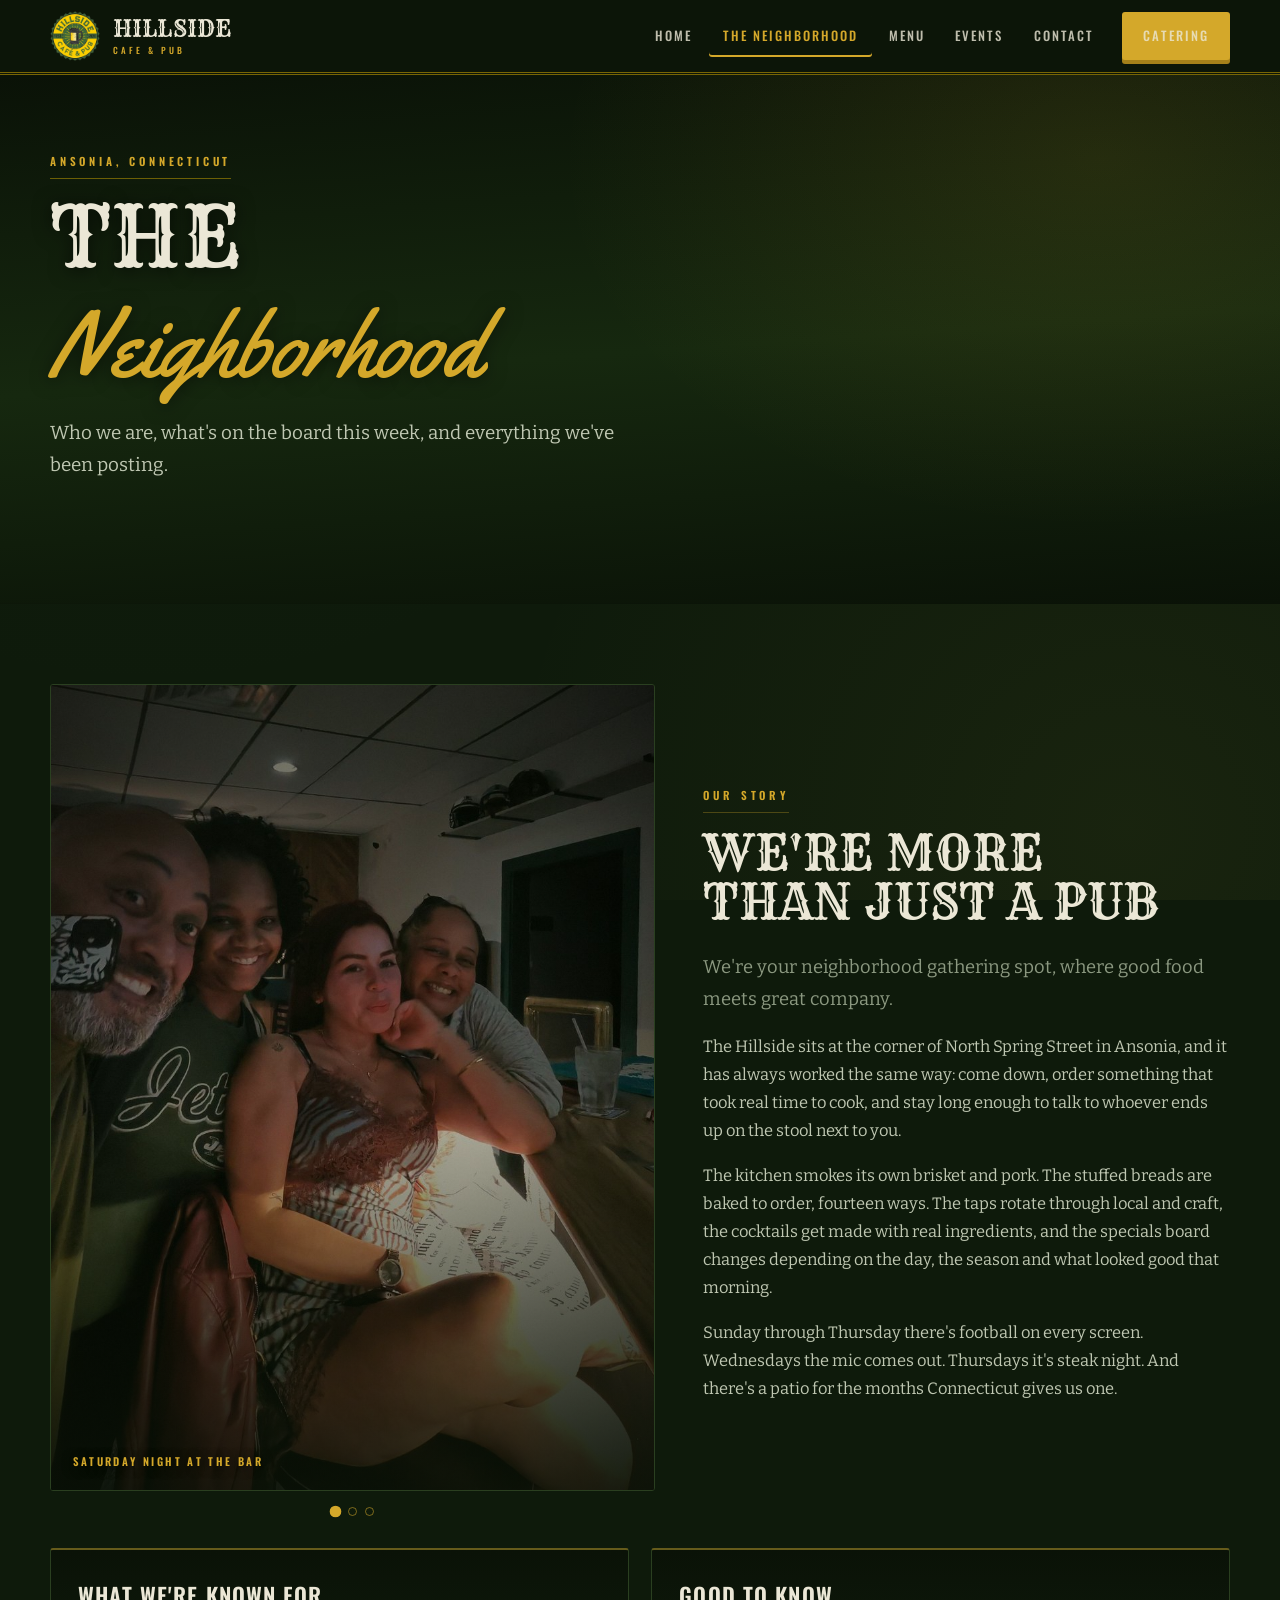
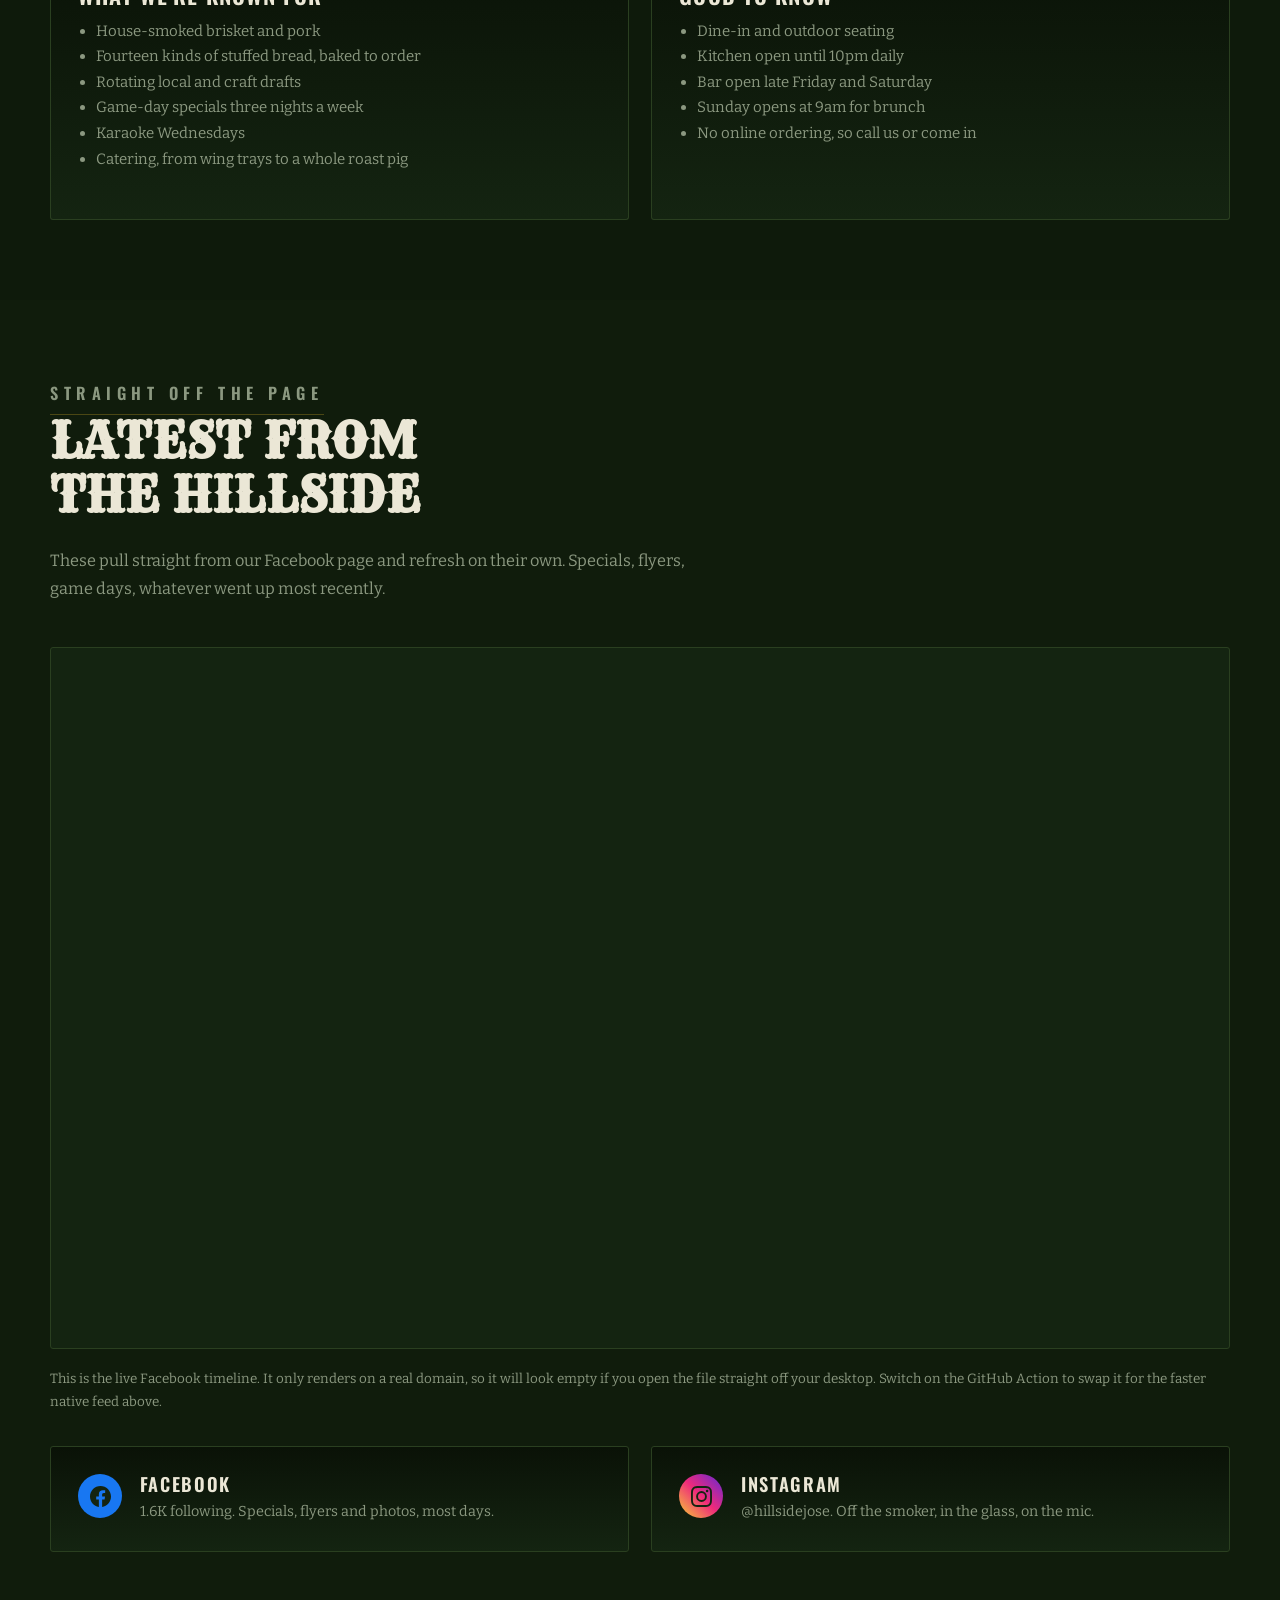
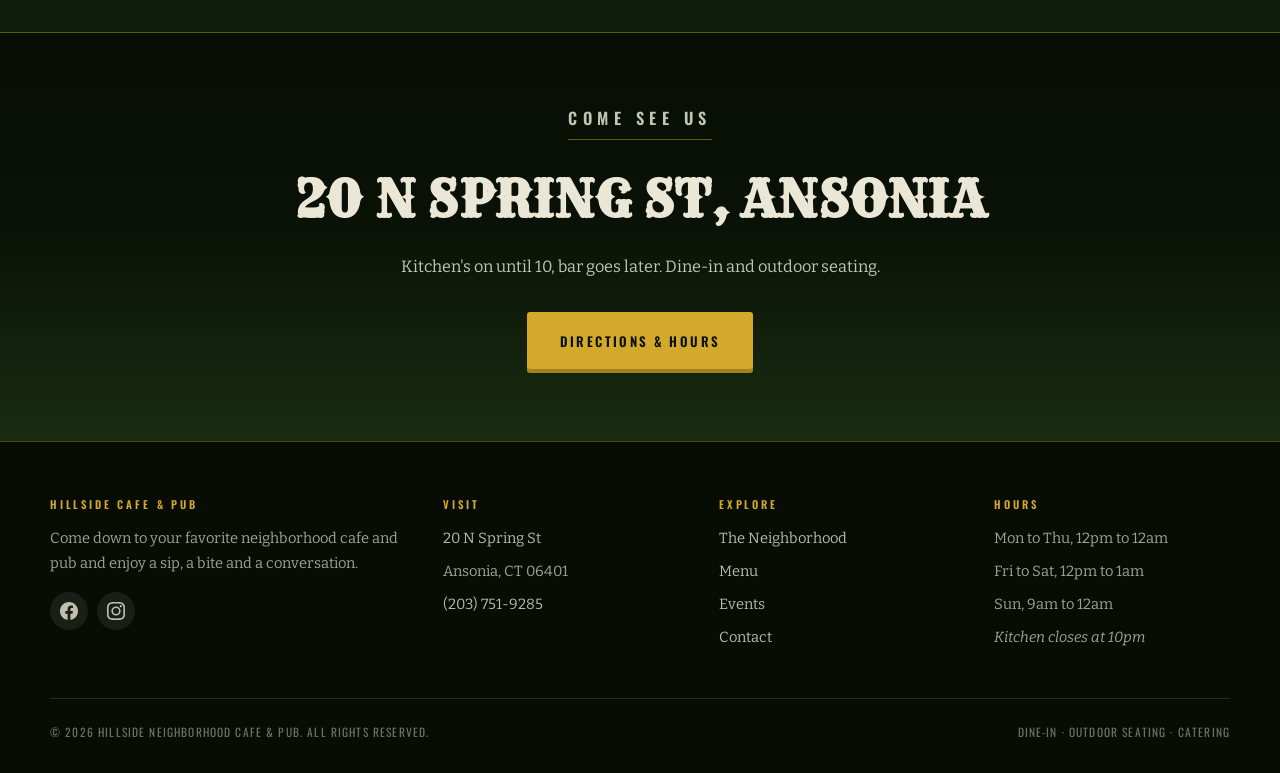
==== commit b1fd9c23: "Put the regulars carousel on the Neighborhood page too The 'We're more than just a pub' section on n" ====
--- a/neighborhood.html
+++ b/neighborhood.html
@@ -59,10 +59,21 @@
 <section class="section">
   <div class="wrap">
     <div class="split split--wide-left">
-      <figure class="ph ph--3x4">
-        <!-- Replace with: <img src="assets/img/room-tall.jpg" alt="Inside the Hillside"> -->
-        <span>Photo &middot; Inside the Hillside<small>900 &times; 1200 &middot; portrait</small></span>
-      </figure>
+      <div class="regulars" data-regulars>
+        <div class="regulars__frame">
+          <figure class="regulars__slide is-active" data-caption="Saturday night at the bar">
+            <img src="assets/img/regular-1.jpg" alt="Four regulars together at the Hillside bar">
+          </figure>
+          <figure class="regulars__slide" data-caption="Behind the bar">
+            <img src="assets/img/regular-2.jpg" alt="Bartender behind the bar at the Hillside" loading="lazy">
+          </figure>
+          <figure class="regulars__slide" data-caption="Karaoke Wednesday">
+            <img src="assets/img/regular-3.jpg" alt="A regular laughing during karaoke night" loading="lazy">
+          </figure>
+          <p class="regulars__cap" data-regulars-cap>Saturday night at the bar</p>
+        </div>
+        <div class="regulars__dots" data-regulars-dots></div>
+      </div>
       <div>
         <p class="eyebrow eyebrow--dark">Our story</p>
         <h2 class="display" style="font-size:clamp(2rem,4.5vw,3rem)">We're more than just a pub</h2>
--- a/assets/css/style.css
+++ b/assets/css/style.css
@@ -605,3 +605,43 @@
 }
 .fbpost p { margin: 0; font-size: .92rem; line-height: 1.6; color: var(--ink-soft); }
 .feed-note { font-size: .84rem; color: var(--slate); margin-top: 1.2rem; }
+
+
+/* ---------- Regulars carousel ----------
+   Crossfades through photos of the people who actually drink here.
+   Auto-advances, pauses on hover/focus and when the tab is hidden, and
+   holds still entirely for anyone with reduced-motion turned on.
+   To add a photo: drop a 900x1200 jpg in assets/img/ and copy a
+   .regulars__slide block in index.html. The dots build themselves. */
+.regulars { position: relative; }
+.regulars__frame {
+  position: relative; aspect-ratio: 3 / 4; overflow: hidden;
+  border: 1px solid var(--line); border-radius: var(--radius);
+  background: linear-gradient(180deg, var(--forest-mid), var(--forest-deep));
+}
+.regulars__slide {
+  position: absolute; inset: 0; margin: 0;
+  opacity: 0; transition: opacity .9s ease;
+}
+.regulars__slide.is-active { opacity: 1; }
+.regulars__slide img { width: 100%; height: 100%; object-fit: cover; }
+.regulars__frame::after {
+  content: ""; position: absolute; inset: 0; z-index: 2; pointer-events: none;
+  background: linear-gradient(0deg, rgba(10,18,7,.8) 0%, rgba(10,18,7,.1) 44%, rgba(10,18,7,.28) 100%);
+}
+.regulars__cap {
+  position: absolute; left: 0; right: 0; bottom: 0; z-index: 3; margin: 0;
+  padding: 1.5rem 1.4rem 1.25rem;
+  font-family: var(--caps); font-size: .68rem; font-weight: 600;
+  letter-spacing: .22em; text-transform: uppercase; color: var(--sun);
+  text-shadow: 0 2px 12px rgba(0,0,0,.8);
+}
+.regulars__dots { display: flex; gap: .5rem; justify-content: center; margin-top: 1rem; }
+.regulars__dot {
+  width: 9px; height: 9px; padding: 0; border-radius: 50%; cursor: pointer;
+  border: 1px solid rgba(212,168,42,.55); background: transparent;
+  transition: background .2s ease, transform .2s ease;
+}
+.regulars__dot:hover { background: rgba(212,168,42,.45); }
+.regulars__dot.is-active { background: var(--sun); transform: scale(1.3); }
+@media (prefers-reduced-motion: reduce) { .regulars__slide { transition: none; } }
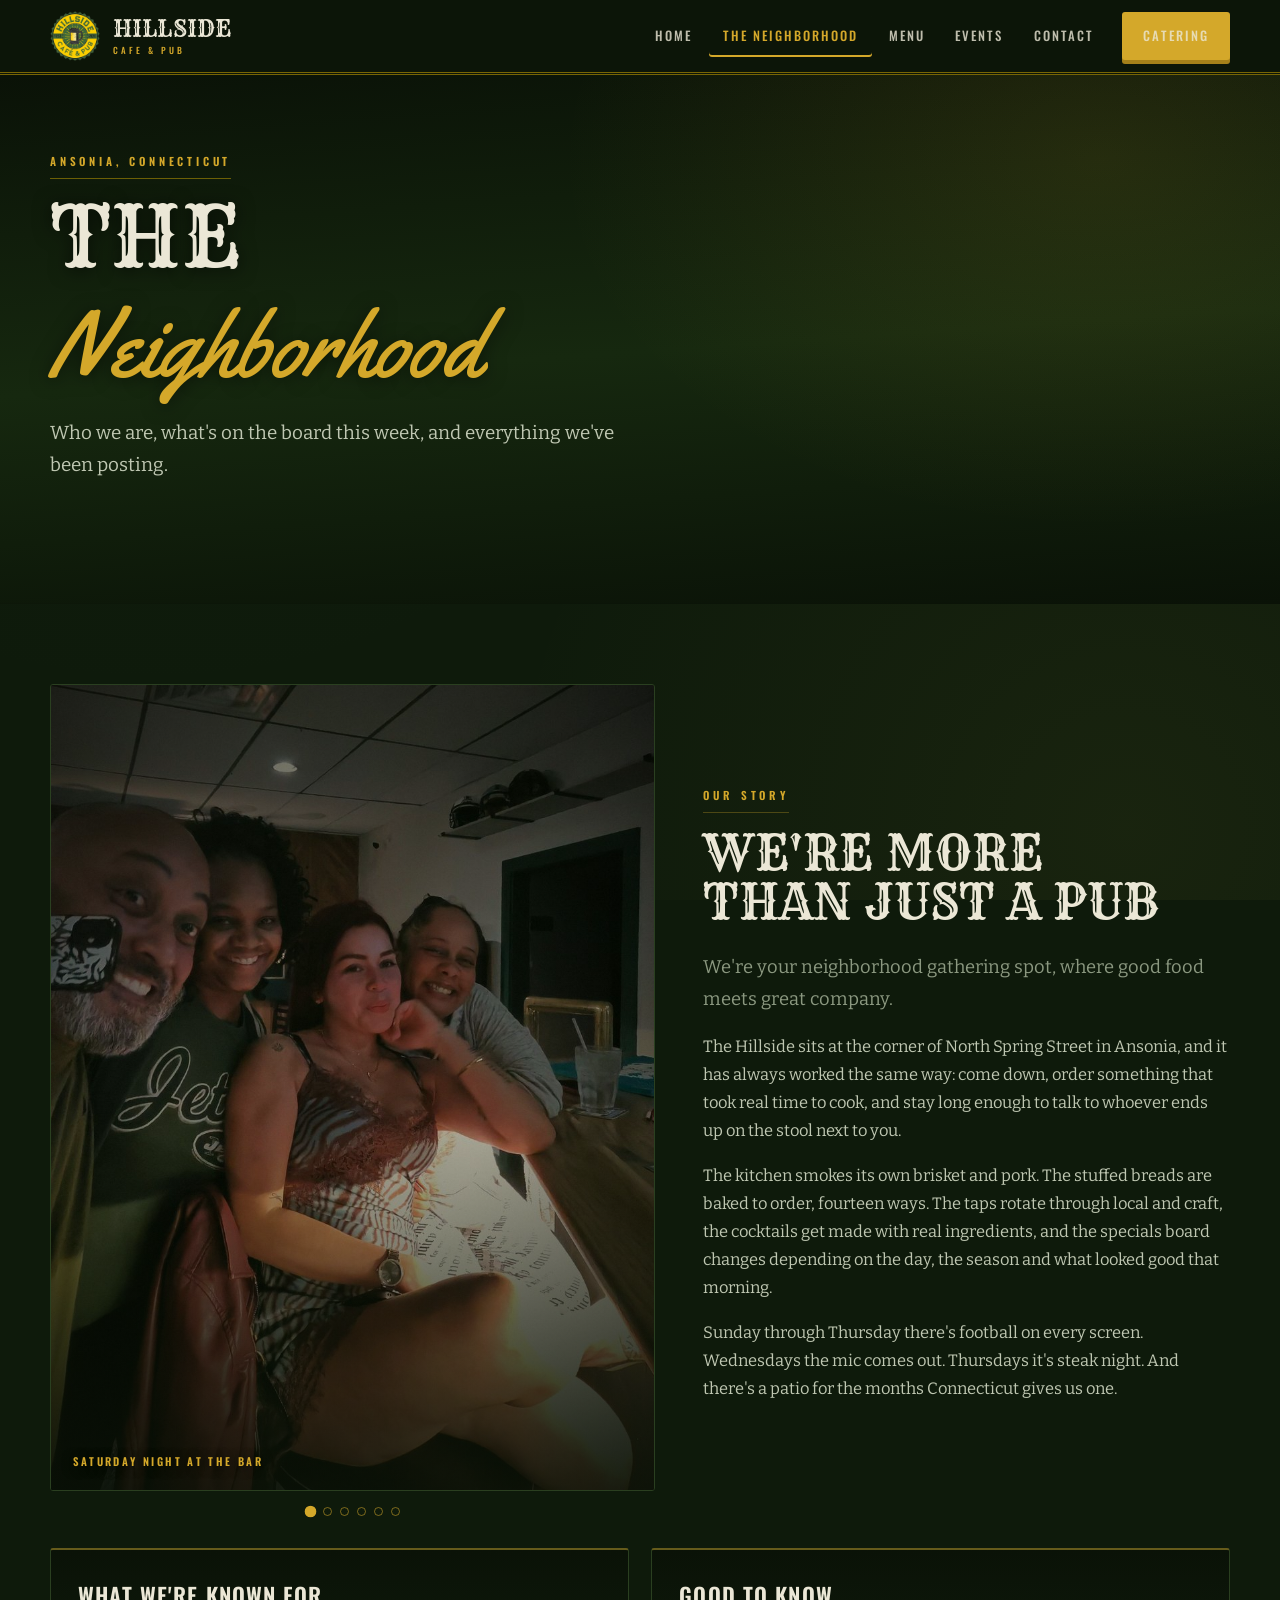
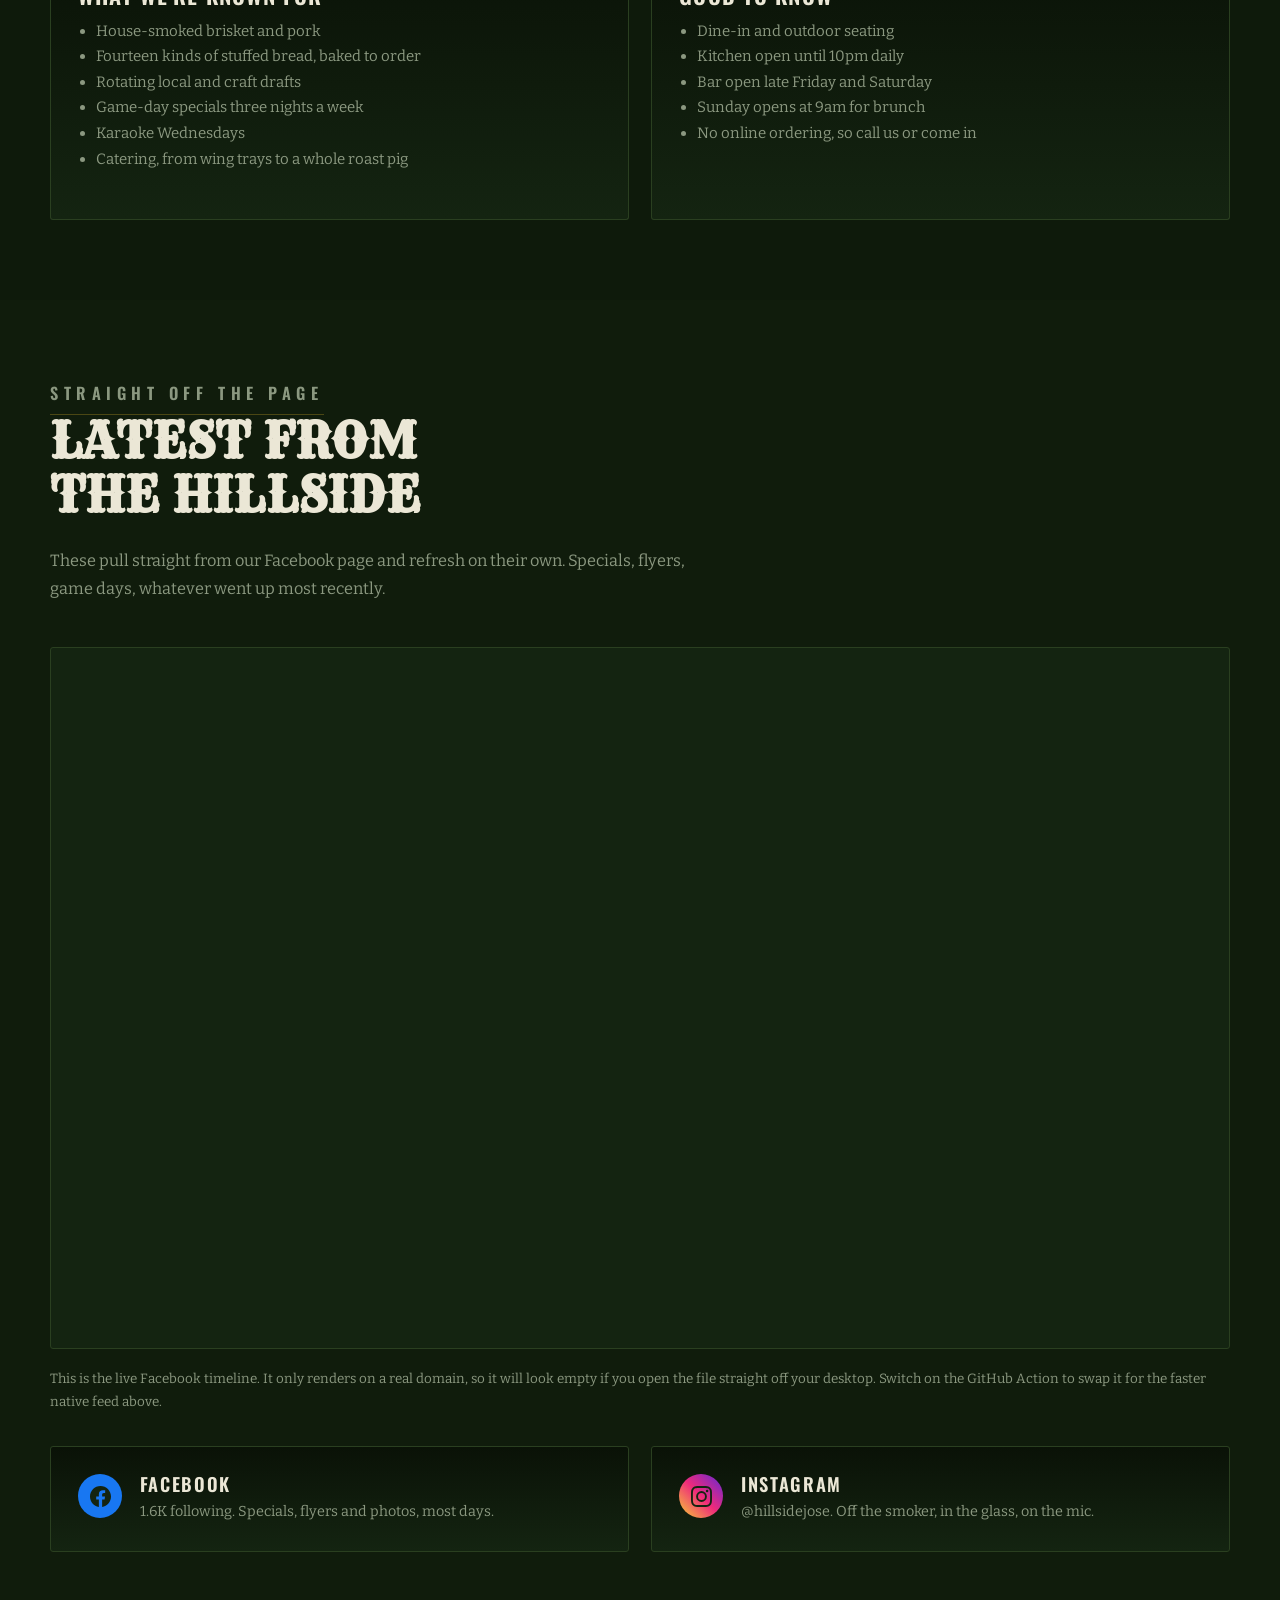
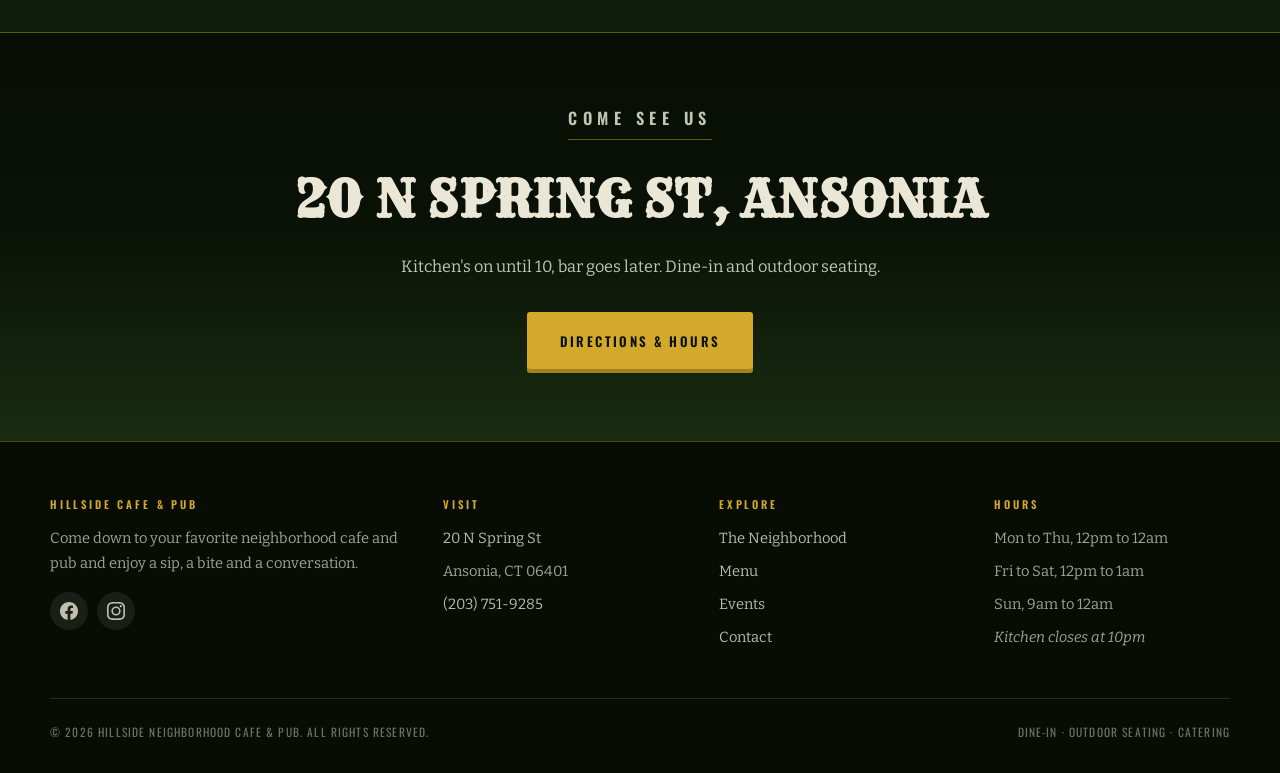
==== commit c9aee983: "Six regulars in the Neighborhood carousel Adds three more photos and interleaves all six on neighbor" ====
--- a/neighborhood.html
+++ b/neighborhood.html
@@ -64,11 +64,20 @@
           <figure class="regulars__slide is-active" data-caption="Saturday night at the bar">
             <img src="assets/img/regular-1.jpg" alt="Four regulars together at the Hillside bar">
           </figure>
+          <figure class="regulars__slide" data-caption="Good company">
+            <img src="assets/img/regular-4.jpg" alt="Three regulars raising a drink at the Hillside" loading="lazy">
+          </figure>
           <figure class="regulars__slide" data-caption="Behind the bar">
             <img src="assets/img/regular-2.jpg" alt="Bartender behind the bar at the Hillside" loading="lazy">
           </figure>
+          <figure class="regulars__slide" data-caption="Afternoon at the bar">
+            <img src="assets/img/regular-5.jpg" alt="Three regulars at a table at the Hillside" loading="lazy">
+          </figure>
           <figure class="regulars__slide" data-caption="Karaoke Wednesday">
             <img src="assets/img/regular-3.jpg" alt="A regular laughing during karaoke night" loading="lazy">
+          </figure>
+          <figure class="regulars__slide" data-caption="Our biggest fan">
+            <img src="assets/img/regular-6.jpg" alt="A young guest holding the Hillside menu board" loading="lazy">
           </figure>
           <p class="regulars__cap" data-regulars-cap>Saturday night at the bar</p>
         </div>
